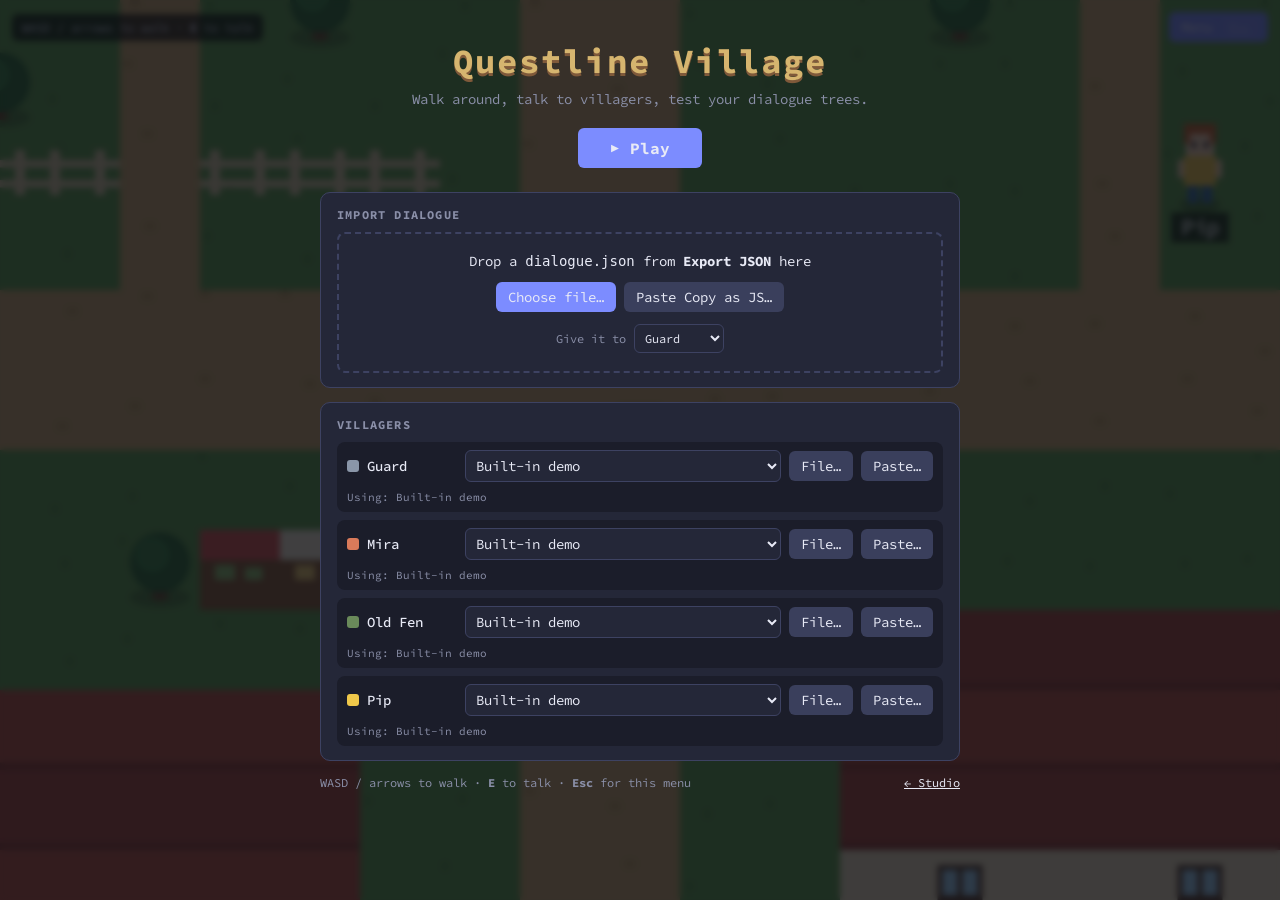
==== game/index.html @ b8b051c6 "Add Questline Village test game A self-contained top-down game in game/ for playtesting dialogue tre" ====
<!doctype html>
<html lang="en">
<head>
<meta charset="utf-8">
<meta name="viewport" content="width=device-width, initial-scale=1">
<title>Questline Village</title>
<link rel="preconnect" href="https://fonts.googleapis.com">
<link rel="preconnect" href="https://fonts.gstatic.com" crossorigin>
<link rel="stylesheet" href="https://fonts.googleapis.com/css2?family=Source+Code+Pro:wght@400;500;700&display=swap">
<style>
:root {
  --font:'Source Code Pro', ui-monospace, Menlo, Consolas, monospace;
  --bg:#1b1d2a; --panel:#242738; --border:#3d4262; --ghost:#3a3f5c; --field:#1b1d2a;
  --text:#e8eaf6; --muted:#8a8fa8; --accent:#7c8cff; --gold:#d6b56f; --bad:#ff6b81;
}
* { box-sizing:border-box; }
html, body { margin:0; height:100%; overflow:hidden; background:var(--bg); color:var(--text); font:14px var(--font); }
canvas { display:block; width:100vw; height:100vh; image-rendering:pixelated; }
button { font:inherit; color:var(--text); background:var(--accent); border:0; border-radius:6px; padding:6px 12px; cursor:pointer; }
button:hover { filter:brightness(1.12); }
button.ghost { background:var(--ghost); }
kbd { font:inherit; font-size:11px; padding:0 4px; border:1px solid #fff5; border-radius:3px; margin-left:4px; opacity:.8; }

#hud { position:fixed; top:12px; left:12px; right:12px; display:flex; gap:10px; align-items:center; pointer-events:none; }
#hud > * { pointer-events:auto; }
.hud-keys { background:#000a; padding:6px 10px; border-radius:6px; font-size:12px; color:#d8dbef; margin-right:auto; }

#toast { position:fixed; bottom:24px; left:50%; transform:translateX(-50%); background:#000c; padding:8px 14px; border-radius:6px; font-size:13px; }

#dlg { position:fixed; left:50%; bottom:20px; transform:translateX(-50%); width:min(720px, calc(100vw - 32px));
  background:#151724f2; border:2px solid var(--border); border-radius:10px; padding:14px 18px 10px; box-shadow:0 10px 40px #0009; }
.dlg-head { display:flex; justify-content:space-between; align-items:baseline; margin-bottom:6px; }
#dlgWho { color:var(--gold); font-weight:700; letter-spacing:.04em; }
#dlgNode { color:var(--muted); font-size:11px; }
#dlgText { margin:0 0 10px; line-height:1.55; min-height:2.6em; font-size:15px; white-space:pre-wrap; }
#dlgOpts { display:flex; flex-direction:column; gap:4px; }
.opt { text-align:left; background:transparent; border:1px solid transparent; padding:6px 10px; border-radius:6px; }
.opt:hover, .opt.sel { background:var(--ghost); border-color:var(--accent); filter:none; }
.opt .num { color:var(--muted); margin-right:8px; }
.opt.dead { color:var(--bad); }
.end { color:var(--muted); font-style:italic; padding:4px 10px; }
.warn { color:var(--bad); }
.dlg-hint { color:var(--muted); font-size:11px; text-align:right; margin-top:6px; }

#menu { position:fixed; inset:0; z-index:5; background:#0b0d16c4; backdrop-filter:blur(3px); overflow:auto; padding:40px 16px; display:flex; justify-content:center; align-items:flex-start; }
#menu[hidden] { display:none; }
.menu-box { width:min(640px, 100%); }
.menu-title { text-align:center; }
.menu-title h1 { margin:0; font-size:34px; color:var(--gold); letter-spacing:.06em; text-shadow:0 3px 0 #7f593a; }
.sub { color:var(--muted); margin:8px 0 0; }
.play { display:block; margin:20px auto 24px; font-size:16px; font-weight:700; padding:10px 32px; }
.card { background:var(--panel); border:1px solid var(--border); border-radius:10px; padding:14px 16px; margin-bottom:14px; }
.card h2 { margin:0 0 10px; font-size:12px; text-transform:uppercase; letter-spacing:.1em; color:var(--muted); }
.drop { border:2px dashed var(--border); border-radius:8px; padding:18px 12px; text-align:center; display:flex; flex-direction:column; gap:12px; align-items:center; }
.drop.over { border-color:var(--accent); background:#7c8cff14; }
.drop-actions { display:flex; gap:8px; flex-wrap:wrap; justify-content:center; }
.give { color:var(--muted); font-size:12px; display:flex; gap:8px; align-items:center; }
.menu-foot { display:flex; justify-content:space-between; gap:12px; flex-wrap:wrap; color:var(--muted); font-size:12px; }
.menu-foot a { color:var(--text); }
#toast { z-index:20; }
.modal { z-index:10; position:fixed; inset:0; background:#0009; display:flex; align-items:center; justify-content:center; padding:16px; }
.modal[hidden], #dlg[hidden], #toast[hidden] { display:none; }
.modal-box { background:var(--panel); border:1px solid var(--border); border-radius:10px; padding:18px 20px; width:min(620px, 100%); max-height:90vh; overflow:auto; }
.modal-box h2 { margin:0 0 10px; font-size:16px; display:flex; justify-content:space-between; align-items:center; }
.note { color:var(--muted); font-size:12px; line-height:1.5; }
code { color:var(--text); }
#npcList { list-style:none; margin:0; padding:0; display:flex; flex-direction:column; gap:8px; }
#npcList li { display:grid; grid-template-columns:110px 1fr auto auto; gap:8px; align-items:center; background:var(--field); padding:8px 10px; border-radius:8px; }
#npcList .who { display:flex; align-items:center; gap:8px; font-weight:500; }
#npcList .dot { width:12px; height:12px; border-radius:3px; flex:none; }
#npcList .info { grid-column:1 / -1; color:var(--muted); font-size:11px; }
#npcList .info.bad { color:var(--bad); }
select { font:inherit; color:var(--text); background:var(--panel); border:1px solid var(--border); border-radius:6px; padding:5px 6px; min-width:0; }
textarea { width:100%; height:240px; font:12px var(--font); color:var(--text); background:var(--field); border:1px solid var(--border); border-radius:6px; padding:8px; resize:vertical; }
.err { color:var(--bad); font-size:12px; min-height:1em; }
.actions { display:flex; justify-content:flex-end; gap:8px; }

@media (max-width:560px) {
  .hud-keys { display:none; }
  #hud { justify-content:flex-end; }
  #npcList li { grid-template-columns:1fr auto auto; }
  #npcList .who { grid-column:1 / -1; }
}
</style>
</head>
<body>
<canvas id="game"></canvas>

<div id="hud">
  <span class="hud-keys">WASD / arrows to walk · <b>E</b> to talk</span>
  <button id="menuBtn">Menu <kbd>Esc</kbd></button>
</div>

<div id="toast" hidden></div>

<div id="dlg" hidden>
  <div class="dlg-head"><span id="dlgWho"></span><span id="dlgNode" title="Node id in Questline"></span></div>
  <p id="dlgText"></p>
  <div id="dlgOpts"></div>
  <div class="dlg-hint" id="dlgHint"></div>
</div>

<div id="menu">
  <div class="menu-box">
    <div class="menu-title">
      <h1>Questline Village</h1>
      <p class="sub">Walk around, talk to villagers, test your dialogue trees.</p>
    </div>
    <button id="playBtn" class="play">▶ Play</button>

    <section class="card">
      <h2>Import dialogue</h2>
      <div class="drop" id="drop">
        <span>Drop a <code>dialogue.json</code> from <b>Export JSON</b> here</span>
        <div class="drop-actions">
          <button id="chooseFile">Choose file…</button>
          <button class="ghost" id="pasteBtn">Paste Copy as JS…</button>
        </div>
        <label class="give">Give it to <select id="importTarget"></select></label>
      </div>
    </section>

    <section class="card">
      <h2>Villagers</h2>
      <ul id="npcList"></ul>
    </section>

    <p class="menu-foot"><span>WASD / arrows to walk · <b>E</b> to talk · <b>Esc</b> for this menu</span><a href="../index.html">← Studio</a></p>
  </div>
</div>

<div id="pasteModal" class="modal" hidden>
  <div class="modal-box" role="dialog" aria-labelledby="pasteTitle">
    <h2 id="pasteTitle">Paste dialogue</h2>
    <textarea id="pasteText" spellcheck="false" placeholder='const dialogue = { "start": "n1", "nodes": { ... } };'></textarea>
    <p class="err" id="pasteErr"></p>
    <div class="actions"><button class="ghost" id="pasteCancel">Cancel</button><button id="pasteOk">Use this dialogue</button></div>
  </div>
</div>

<input type="file" id="importFile" accept=".json,application/json" hidden>
<script>
/* Questline Village: a tiny top-down test game for dialogue trees made in the studio.
   Kept as one self-contained file so it runs from a server, a double-click, or a file preview.
   Reads the studio's export format { start, nodes: { id: { speaker, text, choices: [{ text, next }] } } }
   and the studio's own saved format (choices use `to` instead of `next`). */
const $ = s => document.querySelector(s);
const STUDIO_KEY = 'npc-dialogue-studio-v1';        // autosave in js/state.js
const STUDIO_SAVES_KEY = 'npc-dialogue-studio-saves-v1'; // named saves in js/saves.js
const GAME_KEY = 'questline-game-v1';
const T = 32; // tile size in world pixels

/* ---------- Built-in demo dialogues (export format) ---------- */
const BUILTIN = {
  guard: { start: 'n1', nodes: {
    n1: { speaker: 'Guard', text: 'Halt! State your business in Eldoria.', choices: [{ text: 'I seek the king.', next: 'n2' }, { text: 'Just passing through.', next: 'n3' }] },
    n2: { speaker: 'Guard', text: 'The king sees no one today. Come back tomorrow.', choices: [] },
    n3: { speaker: 'Guard', text: 'Then move along, traveler. And keep your sword sheathed.', choices: [] },
  } },
  mira: { start: 'a', nodes: {
    a: { speaker: 'Mira', text: 'Fresh bread, dried herbs, slightly-used rope! What catches your eye?', choices: [{ text: 'What do you recommend?', next: 'b' }, { text: 'Heard any rumours?', next: 'c' }, { text: 'Nothing today.', next: null }] },
    b: { speaker: 'Mira', text: 'The honey loaf. Old Fen swears it\'s the only thing the river fish won\'t steal.', choices: [{ text: 'I\'ll take one.', next: 'd' }, { text: 'Back to the stall.', next: 'a' }] },
    c: { speaker: 'Mira', text: 'They say something glows under the bridge at night. Fen won\'t talk about it.', choices: [{ text: 'Interesting...', next: 'a' }] },
    d: { speaker: 'Mira', text: 'Pleasure doing business! Mind the crumbs.', choices: [] },
  } },
  fen: { start: 'f1', nodes: {
    f1: { speaker: 'Old Fen', text: '...Shh. You\'ll scare the fish.', choices: [{ text: 'Caught anything?', next: 'f2' }, { text: 'What glows under the bridge?', next: 'f3' }] },
    f2: { speaker: 'Old Fen', text: 'A boot, two sticks, and a deep sense of patience.', choices: [{ text: 'Good luck.', next: null }] },
    f3: { speaker: 'Old Fen', text: '*long stare* ...Who told you that? Mira? Of course it was Mira.', choices: [{ text: 'So it\'s true?', next: 'f4' }, { text: 'Never mind.', next: null }] },
    f4: { speaker: 'Old Fen', text: 'Come back when you\'ve got a better story of your own.', choices: [] },
  } },
  pip: { start: 'p1', nodes: {
    p1: { speaker: 'Pip', text: 'Wanna play tag? You\'re it! ...Wait, you can\'t run. That\'s no fun.', choices: [{ text: 'I can run!', next: 'p2' }, { text: 'Maybe later.', next: 'p3' }] },
    p2: { speaker: 'Pip', text: 'Prove it! Run around the whole village and come back!', choices: [] },
    p3: { speaker: 'Pip', text: 'Grown-ups always say that.', choices: [] },
  } },
};

/* ---------- Map ---------- */
const MW = 40, MH = 28;
const SOLID = new Set(['#', '~', 'R', 'H', 'D', 'F', 'S', 'W']);
const map = Array.from({ length: MH }, () => Array(MW).fill('.'));
const set = (x, y, c) => { if (x >= 0 && y >= 0 && x < MW && y < MH) map[y][x] = c; };
const rect = (x, y, w, h, c) => { for (let j = y; j < y + h; j++) for (let i = x; i < x + w; i++) set(i, j, c); };
const hash = (x, y) => { let h = x * 374761393 + y * 668265263; h = (h ^ (h >> 13)) * 1274126177; return ((h ^ (h >> 16)) >>> 0) / 4294967295; };

function house(x, y, w, h) {
  rect(x, y, w, h - 2, 'R');      // roof
  rect(x, y + h - 2, w, 2, 'H');  // walls
  set(x + 1, y + h - 2, 'W'); set(x + w - 2, y + h - 2, 'W'); // windows
  set(x + (w >> 1), y + h - 1, 'D'); // door
  return { door: [x + (w >> 1), y + h] };
}

(function buildMap() {
  rect(0, 0, MW, MH, '.');
  rect(28, 0, 3, MH, '~');                 // river
  rect(2, 13, 34, 2, '=');                 // main road
  rect(28, 13, 3, 2, 'B');                 // bridge
  rect(12, 4, 2, 21, '=');                 // north-south road
  for (const [hx, hy, w, h] of [[4, 4, 6, 5], [16, 3, 7, 6], [16, 17, 6, 5], [4, 18, 6, 5]]) {
    const { door } = house(hx, hy, w, h);
    for (let y = door[1]; y < 13; y++) set(door[0], y, '=');   // north houses: path up to the main road
    for (let y = door[1]; y > 14 && y <= 24; y++) set(door[0], y, '='); // south houses: path down to the lane
  }
  rect(4, 24, 17, 1, '=');                 // southern lane
  rect(8, 16, 3, 1, 'S');                  // market stall
  rect(2, 11, 9, 1, 'F'); set(7, 11, '='); // garden fence, gap at the path
  // scatter trees and flowers on open grass, keeping roads clear
  rect(34, 6, 3, 3, ',');                  // flower clearing in the forest
  for (let y = 0; y < MH; y++) for (let x = 0; x < MW; x++) {
    if (map[y][x] !== '.') continue;
    const edge = x < 1 || y < 1 || x >= MW - 1 || y >= MH - 1;
    const nearRoad = [[0, 1], [0, -1], [1, 0], [-1, 0]].some(([dx, dy]) => (map[y + dy] || [])[x + dx] === '=');
    const forest = x > 31 && !(x >= 34 && x <= 36 && y >= 6 && y <= 8);
    const r = hash(x, y);
    if (edge || (!nearRoad && r < (forest ? 0.32 : 0.05))) map[y][x] = '#';
    else if (r > 0.93) map[y][x] = ',';
  }
  // keep trees off the NPCs and the spots around them
  for (const [x, y] of [[26, 12], [11, 16], [27, 6], [20, 11]])
    for (let j = y - 1; j <= y + 1; j++) for (let i = x - 1; i <= x + 1; i++) if (map[j][i] === '#' || map[j][i] === ',') map[j][i] = '.';
})();

const solidAt = (px, py) => {
  const x = Math.floor(px / T), y = Math.floor(py / T);
  return x < 0 || y < 0 || x >= MW || y >= MH || SOLID.has(map[y][x]);
};

/* ---------- Characters ---------- */
const player = { x: 13 * T + 4, y: 15 * T, dir: 'down', step: 0, moving: false,
  look: { shirt: '#7c8cff', pants: '#3b3f63', hair: '#5a3a22', skin: '#f2c9a0' } };

const NPCS = [
  { id: 'guard', name: 'Guard', x: 26, y: 12, dir: 'right', look: { shirt: '#8a96a8', pants: '#4a5060', hair: '#9aa4b4', skin: '#e8b98f', helmet: true } },
  { id: 'mira',  name: 'Mira',  x: 11, y: 16, dir: 'down',    look: { shirt: '#d97a5a', pants: '#6b3c3c', hair: '#2b1b14', skin: '#c98d62' } },
  { id: 'fen',   name: 'Old Fen', x: 27, y: 6, dir: 'right', look: { shirt: '#6a8a5a', pants: '#4c4030', hair: '#dddddd', skin: '#e6b48c' } },
  { id: 'pip',   name: 'Pip',   x: 20, y: 11, dir: 'down',  look: { shirt: '#f0c84a', pants: '#3a6ea5', hair: '#c4622d', skin: '#f5d0ae' }, small: true },
].map(n => ({ ...n, x: n.x * T + 4, y: n.y * T + 8, homeDir: n.dir }));

const W_BOX = 24, H_BOX = 14; // collision box at the feet
function blocked(x, y, self) {
  const pts = [[x, y], [x + W_BOX, y], [x, y + H_BOX], [x + W_BOX, y + H_BOX]];
  if (pts.some(([px, py]) => solidAt(px, py + 10))) return true;
  return NPCS.some(n => n !== self && x < n.x + W_BOX && x + W_BOX > n.x && y < n.y + H_BOX && y + H_BOX > n.y);
}

/* ---------- Dialogue sources ---------- */
function readJSON(key, fallback) { try { return JSON.parse(localStorage.getItem(key)) ?? fallback; } catch (e) { return fallback; } }
let assign = readJSON(GAME_KEY, {});
function saveAssign() { try { localStorage.setItem(GAME_KEY, JSON.stringify(assign)); } catch (e) {} }
// If the studio's story is readable (same browser storage), the guard plays it by default; otherwise demo lines.
const sourceOf = npc => assign[npc.id]?.src || (npc.id === 'guard' && readJSON(STUDIO_KEY, null) ? 'current' : 'builtin');

/* Accept the export format, the studio's saved format, or "Copy as JS" text. */
function normalize(raw) {
  if (typeof raw === 'string') {
    const s = raw.trim().replace(/^(const|let|var)\s+\w+\s*=\s*/, '').replace(/;\s*$/, '');
    raw = JSON.parse(s);
  }
  if (!raw || typeof raw.nodes !== 'object') throw new Error('no "nodes" object found');
  const nodes = {};
  for (const [id, n] of Object.entries(raw.nodes))
    nodes[id] = { speaker: n.speaker || '', text: n.text || '',
      choices: (n.choices || []).map(c => ({ text: c.text || '', next: c.next ?? c.to ?? null })) };
  const start = raw.start in nodes ? raw.start : Object.keys(nodes)[0];
  if (!start) throw new Error('the story has no nodes');
  return { start, nodes };
}

/* Resolve an NPC's dialogue right when you talk, so studio edits show up without reloading. */
function dialogueFor(npc) {
  const src = sourceOf(npc);
  try {
    if (src === 'current') {
      const d = readJSON(STUDIO_KEY, null);
      if (d) return { tree: normalize(d), label: 'Current Questline story' };
      return { tree: BUILTIN[npc.id], label: 'Built-in (no studio story found yet)' };
    }
    if (src.startsWith('save:')) {
      const slot = readJSON(STUDIO_SAVES_KEY, []).find(s => s.name === src.slice(5));
      if (slot) return { tree: normalize(slot.data), label: `Save "${slot.name}"` };
      return { tree: BUILTIN[npc.id], label: `Save "${src.slice(5)}" is missing, using built-in` };
    }
    if (src === 'custom' && assign[npc.id]?.data) return { tree: normalize(assign[npc.id].data), label: assign[npc.id].name || 'Imported' };
  } catch (e) {
    return { tree: BUILTIN[npc.id], label: `Couldn't read dialogue (${e.message}), using built-in`, bad: true };
  }
  return { tree: BUILTIN[npc.id], label: 'Built-in demo' };
}

/* ---------- Dialogue box ---------- */
const dlg = $('#dlg'), dlgWho = $('#dlgWho'), dlgNode = $('#dlgNode'), dlgText = $('#dlgText'), dlgOpts = $('#dlgOpts'), dlgHint = $('#dlgHint');
let talk = null; // { npc, tree, id, typing, sel, ended }

function startTalk(npc) {
  const { tree } = dialogueFor(npc);
  // Face each other
  const dx = player.x - npc.x, dy = player.y - npc.y;
  npc.dir = Math.abs(dx) > Math.abs(dy) ? (dx > 0 ? 'right' : 'left') : (dy > 0 ? 'down' : 'up');
  talk = { npc, tree, id: null, typing: null, sel: 0, ended: false };
  dlg.hidden = false;
  show(tree.start);
}

function endTalk() {
  if (!talk) return;
  clearInterval(talk.typing?.timer);
  talk.npc.dir = talk.npc.homeDir;
  talk = null; dlg.hidden = true;
}

function show(id) {
  const n = talk.tree.nodes[id];
  talk.id = id; talk.sel = 0; talk.ended = false;
  dlgOpts.innerHTML = '';
  dlgNode.textContent = id ?? '';
  if (!n) {
    dlgWho.textContent = talk.npc.name;
    dlgText.innerHTML = `<span class="warn">(missing node "${esc(id)}" — a choice points somewhere that doesn't exist)</span>`;
    return finishNode([]);
  }
  dlgWho.textContent = n.speaker || talk.npc.name;
  typeOut(n.text || '…', () => finishNode(n.choices));
}

function typeOut(text, done) {
  let i = 0;
  dlgText.textContent = '';
  dlgHint.textContent = 'E / Space to skip';
  const timer = setInterval(() => {
    dlgText.textContent = text.slice(0, ++i);
    if (i >= text.length) talk.typing.finish();
  }, 1000 / 55);
  talk.typing = { timer, finish() { clearInterval(timer); talk.typing = null; dlgText.textContent = text; done(); } };
}

function finishNode(choices) {
  if (!choices.length) {
    talk.ended = true;
    dlgOpts.innerHTML = '<div class="end">— end of conversation —</div>';
    dlgHint.textContent = 'E / Space to close';
    return;
  }
  choices.forEach((c, i) => {
    const b = document.createElement('button');
    const dead = c.next && !talk.tree.nodes[c.next];
    b.className = 'opt' + (dead ? ' dead' : '');
    b.title = dead ? `Points to missing node "${c.next}"` : c.next ? `→ ${c.next}` : 'Ends the conversation';
    b.innerHTML = `<span class="num">${i + 1}.</span>${esc(c.text || '(empty reply)')}`;
    b.onclick = () => pick(i);
    b.onmouseenter = () => { talk.sel = i; highlight(); };
    dlgOpts.appendChild(b);
  });
  dlgHint.textContent = '↑↓ / 1–9 to choose · E to confirm · Esc to leave';
  highlight();
}

function highlight() { [...dlgOpts.querySelectorAll('.opt')].forEach((b, i) => b.classList.toggle('sel', i === talk.sel)); }

function pick(i) {
  const c = talk.tree.nodes[talk.id]?.choices[i];
  if (!c) return;
  if (c.next == null || c.next === '') endTalk(); else show(c.next);
}

function esc(s) { return String(s).replace(/&/g, '&amp;').replace(/</g, '&lt;').replace(/"/g, '&quot;'); }

dlg.addEventListener('click', e => { if (!e.target.closest('.opt')) talk?.typing?.finish(); });

let walkTarget = null;

/* ---------- Main menu ---------- */
const menu = $('#menu'), npcList = $('#npcList'), importFile = $('#importFile'), importTarget = $('#importTarget'), drop = $('#drop');
let importFor = [];   // villagers the next imported/pasted dialogue goes to
let started = false;

importTarget.innerHTML = NPCS.map(n => `<option value="${n.id}">${esc(n.name)}</option>`).join('') + '<option value="*">Everyone</option>';
const chosenTargets = () => importTarget.value === '*' ? NPCS : NPCS.filter(n => n.id === importTarget.value);

function renderMenu() {
  const saves = readJSON(STUDIO_SAVES_KEY, []);
  const hasCurrent = !!readJSON(STUDIO_KEY, null);
  npcList.innerHTML = '';
  for (const npc of NPCS) {
    const src = sourceOf(npc);
    const opts = [['builtin', 'Built-in demo'], ['current', 'Current Questline story' + (hasCurrent ? '' : ' (none found)')],
      ...saves.map(s => ['save:' + s.name, 'Save: ' + s.name])];
    if (assign[npc.id]?.data) opts.push(['custom', 'Imported: ' + (assign[npc.id].name || 'file')]);
    if (src.startsWith('save:') && !opts.some(o => o[0] === src)) opts.push([src, src.slice(5) + ' (missing)']);
    const { label, bad } = dialogueFor(npc);
    const li = document.createElement('li');
    li.innerHTML = `<span class="who"><span class="dot" style="background:${npc.look.shirt}"></span>${esc(npc.name)}</span>
      <select>${opts.map(([v, t]) => `<option value="${esc(v)}"${v === src ? ' selected' : ''}>${esc(t)}</option>`).join('')}</select>
      <button class="ghost" data-act="file">File…</button><button class="ghost" data-act="paste">Paste…</button>
      <span class="info${bad ? ' bad' : ''}">Using: ${esc(label)}</span>`;
    li.querySelector('select').onchange = e => { assign[npc.id] = { ...assign[npc.id], src: e.target.value }; saveAssign(); renderMenu(); };
    li.querySelector('[data-act=file]').onclick = () => { importFor = [npc]; importFile.click(); };
    li.querySelector('[data-act=paste]').onclick = () => openPaste([npc]);
    npcList.appendChild(li);
  }
}

function setCustom(npcs, data, name) {
  normalize(data); // throws if invalid
  for (const npc of npcs) assign[npc.id] = { src: 'custom', data, name };
  saveAssign(); renderMenu();
  toast(`${npcs.length === NPCS.length ? 'Everyone' : npcs.map(n => n.name).join(', ')} now ${npcs.length > 1 ? 'use' : 'uses'} ${name}`);
}

async function importFromFile(f, npcs) {
  if (!f) return;
  try { setCustom(npcs, JSON.parse(await f.text()), f.name); }
  catch (err) { toast(`Couldn't use ${f.name}: ${err.message}`); }
}
importFile.onchange = e => { const f = e.target.files[0]; e.target.value = ''; importFromFile(f, importFor); };
$('#chooseFile').onclick = () => { importFor = chosenTargets(); importFile.click(); };
$('#pasteBtn').onclick = () => openPaste(chosenTargets());

// Drag a file anywhere onto the menu
menu.addEventListener('dragover', e => { e.preventDefault(); drop.classList.add('over'); });
menu.addEventListener('dragleave', e => { if (!menu.contains(e.relatedTarget)) drop.classList.remove('over'); });
menu.addEventListener('drop', e => { e.preventDefault(); drop.classList.remove('over'); importFromFile(e.dataTransfer.files[0], chosenTargets()); });

const pasteModal = $('#pasteModal'), pasteText = $('#pasteText'), pasteErr = $('#pasteErr');
let pasteFor = [];
function openPaste(npcs) { pasteFor = npcs; pasteText.value = ''; pasteErr.textContent = ''; pasteModal.hidden = false; pasteText.focus(); }
$('#pasteCancel').onclick = () => { pasteModal.hidden = true; };
$('#pasteOk').onclick = () => {
  try { setCustom(pasteFor, normalize(pasteText.value), 'pasted dialogue'); pasteModal.hidden = true; }
  catch (err) { pasteErr.textContent = 'Not a valid dialogue: ' + err.message; }
};

function openMenu() { endTalk(); keys.clear(); walkTarget = null; renderMenu(); menu.hidden = false; }
function play() { started = true; $('#playBtn').textContent = '▶ Resume'; menu.hidden = true; }
$('#playBtn').onclick = play;
$('#menuBtn').onclick = openMenu;

let toastTimer;
function toast(msg) { const t = $('#toast'); t.textContent = msg; t.hidden = false; clearTimeout(toastTimer); toastTimer = setTimeout(() => t.hidden = true, 2600); }

/* ---------- Input ---------- */
const keys = new Set();
const anyModal = () => !menu.hidden || !pasteModal.hidden;
window.addEventListener('keydown', e => {
  if (!pasteModal.hidden) { if (e.key === 'Escape') pasteModal.hidden = true; return; }
  if (!menu.hidden) {
    if (e.key === 'Escape' && started) play();
    else if (e.key === 'Enter' && e.target === document.body) play();
    return;
  }
  const k = e.key.toLowerCase();
  if (talk) {
    const count = dlgOpts.querySelectorAll('.opt').length;
    if (['e', ' ', 'enter'].includes(k)) {
      e.preventDefault();
      if (talk.typing) talk.typing.finish();
      else if (talk.ended) endTalk();
      else if (count) pick(talk.sel);
    } else if (k === 'escape') endTalk();
    else if (k === 'tab') { e.preventDefault(); openMenu(); }
    else if ((k === 'arrowdown' || k === 's') && count) { talk.sel = (talk.sel + 1) % count; highlight(); e.preventDefault(); }
    else if ((k === 'arrowup' || k === 'w') && count) { talk.sel = (talk.sel + count - 1) % count; highlight(); e.preventDefault(); }
    else if (/^[1-9]$/.test(k) && !talk.typing && +k <= count) pick(+k - 1);
    return;
  }
  if (k === 'escape' || k === 'tab') { e.preventDefault(); openMenu(); return; }
  if (k === 'e' || k === ' ' || k === 'enter') { const n = nearbyNpc(); if (n) { e.preventDefault(); startTalk(n); } return; }
  if (k.startsWith('arrow') || 'wasd'.includes(k)) e.preventDefault();
  keys.add(k);
});
window.addEventListener('keyup', e => keys.delete(e.key.toLowerCase()));
window.addEventListener('blur', () => keys.clear());

// Click/tap an NPC next to you to talk; tap the ground to walk there.
const canvas = $('#game'), ctx = canvas.getContext('2d');
canvas.addEventListener('pointerdown', e => {
  if (talk) { talk.typing?.finish(); if (talk.ended) endTalk(); return; }
  const wx = e.clientX / scale + cam.x, wy = e.clientY / scale + cam.y;
  const hit = NPCS.find(n => wx > n.x - 4 && wx < n.x + W_BOX + 4 && wy > n.y - 26 && wy < n.y + H_BOX + 10);
  if (hit && hit === nearbyNpc()) return startTalk(hit);
  walkTarget = { x: wx - W_BOX / 2, y: wy - H_BOX / 2, npc: hit };
});

function nearbyNpc() {
  let best = null, bestD = 46;
  for (const n of NPCS) {
    const d = Math.hypot(n.x - player.x, n.y - player.y);
    if (d < bestD) { best = n; bestD = d; }
  }
  return best;
}

/* ---------- Update & render ---------- */
let scale = 2, cam = { x: 0, y: 0 };
function resize() {
  const dpr = window.devicePixelRatio || 1;
  canvas.width = innerWidth * dpr; canvas.height = innerHeight * dpr;
  scale = Math.max(1.5, Math.min(3, Math.min(innerWidth / (16 * T), innerHeight / (11 * T))));
  ctx.setTransform(dpr, 0, 0, dpr, 0, 0);
}
addEventListener('resize', resize); resize();

const SPEED = 130; // px per second
function update(dt) {
  let dx = 0, dy = 0;
  if (!talk && !anyModal()) {
    if (keys.has('arrowleft') || keys.has('a')) dx -= 1;
    if (keys.has('arrowright') || keys.has('d')) dx += 1;
    if (keys.has('arrowup') || keys.has('w')) dy -= 1;
    if (keys.has('arrowdown') || keys.has('s')) dy += 1;
    if (dx || dy) walkTarget = null;
    else if (walkTarget) {
      const tx = walkTarget.x - player.x, ty = walkTarget.y - player.y, d = Math.hypot(tx, ty);
      if (walkTarget.npc && walkTarget.npc === nearbyNpc()) { const n = walkTarget.npc; walkTarget = null; startTalk(n); }
      else if (d < 3) walkTarget = null;
      else { dx = tx / d; dy = ty / d; }
    }
  }
  player.moving = !!(dx || dy);
  if (player.moving) {
    const len = Math.hypot(dx, dy), sx = dx / len * SPEED * dt, sy = dy / len * SPEED * dt;
    const bx = player.x, by = player.y;
    if (!blocked(player.x + sx, player.y, player)) player.x += sx;
    if (!blocked(player.x, player.y + sy, player)) player.y += sy;
    if (walkTarget && player.x === bx && player.y === by) walkTarget = null; // stuck: give up
    player.dir = Math.abs(dx) > Math.abs(dy) ? (dx > 0 ? 'right' : 'left') : (dy > 0 ? 'down' : 'up');
    player.step += dt * 10;
  } else player.step = 0;

  const vw = innerWidth / scale, vh = innerHeight / scale;
  cam.x = Math.max(0, Math.min(MW * T - vw, player.x + W_BOX / 2 - vw / 2));
  cam.y = Math.max(0, Math.min(MH * T - vh, player.y - vh / 2));
  if (MW * T < vw) cam.x = (MW * T - vw) / 2;
  if (MH * T < vh) cam.y = (MH * T - vh) / 2;
}

function drawTile(c, x, y, t) {
  const px = x * T, py = y * T, r = hash(x, y);
  const grass = () => { ctx.fillStyle = r < 0.5 ? '#5d9a4a' : '#61a04e'; ctx.fillRect(px, py, T, T);
    ctx.fillStyle = '#4f8a3e'; ctx.fillRect(px + (r * 23 | 0), py + (r * 97 % 27 | 0), 2, 3); };
  switch (c) {
    case '.': grass(); break;
    case ',': grass();
      ctx.fillStyle = r > 0.965 ? '#f4e36b' : '#f28fb0';
      ctx.fillRect(px + 8, py + 10, 4, 4); ctx.fillRect(px + 20, py + 18, 4, 4); ctx.fillRect(px + 13, py + 22, 3, 3); break;
    case '=': ctx.fillStyle = '#c9a66b'; ctx.fillRect(px, py, T, T);
      ctx.fillStyle = '#b8955c'; ctx.fillRect(px + (r * 25 | 0), py + (r * 71 % 25 | 0), 4, 3); break;
    case '~': {
      ctx.fillStyle = '#3d7fc4'; ctx.fillRect(px, py, T, T);
      ctx.fillStyle = '#6aa6e0';
      const o = Math.sin(t * 2 + x + y * 0.7) * 4;
      ctx.fillRect(px + 6 + o, py + 8, 10, 2); ctx.fillRect(px + 16 - o, py + 22, 8, 2); break; }
    case 'B': ctx.fillStyle = '#3d7fc4'; ctx.fillRect(px, py, T, T);
      ctx.fillStyle = '#9b6b3e'; ctx.fillRect(px, py, T, T);
      ctx.fillStyle = '#7d5230'; for (let i = 0; i < T; i += 8) ctx.fillRect(px + i, py, 1, T);
      if (map[y - 1]?.[x] !== 'B') { ctx.fillStyle = '#5b3a20'; ctx.fillRect(px, py, T, 4); }
      if (map[y + 1]?.[x] !== 'B') { ctx.fillStyle = '#5b3a20'; ctx.fillRect(px, py + T - 4, T, 4); } break;
    case '#': grass();
      ctx.fillStyle = '#00000030'; ctx.beginPath(); ctx.ellipse(px + 16, py + 27, 12, 4, 0, 0, 7); ctx.fill();
      ctx.fillStyle = '#6b4a2b'; ctx.fillRect(px + 13, py + 18, 6, 10);
      ctx.fillStyle = '#2f6b34'; ctx.beginPath(); ctx.arc(px + 16, py + 13, 12, 0, 7); ctx.fill();
      ctx.fillStyle = '#3c8442'; ctx.beginPath(); ctx.arc(px + 13, py + 10, 7, 0, 7); ctx.fill(); break;
    case 'R': ctx.fillStyle = (y % 2) ? '#a8463a' : '#b8503f'; ctx.fillRect(px, py, T, T);
      ctx.fillStyle = '#8e3a30'; ctx.fillRect(px, py + T - 3, T, 3); break;
    case 'H': case 'W': case 'D':
      ctx.fillStyle = '#e8d8b8'; ctx.fillRect(px, py, T, T);
      ctx.fillStyle = '#cbb894'; ctx.fillRect(px, py + T - 2, T, 2);
      if (c === 'W') { ctx.fillStyle = '#5a4030'; ctx.fillRect(px + 7, py + 6, 18, 14); ctx.fillStyle = '#9fd0f0'; ctx.fillRect(px + 9, py + 8, 14, 10); ctx.fillStyle = '#5a4030'; ctx.fillRect(px + 15, py + 8, 2, 10); }
      if (c === 'D') { ctx.fillStyle = '#6b4226'; ctx.fillRect(px + 8, py + 4, 16, T - 4); ctx.fillStyle = '#e0b84a'; ctx.fillRect(px + 20, py + 18, 2, 2); }
      break;
    case 'F': grass(); ctx.fillStyle = '#d8c7a0';
      ctx.fillRect(px, py + 12, T, 3); ctx.fillRect(px, py + 20, T, 3); ctx.fillRect(px + 4, py + 8, 4, 18); ctx.fillRect(px + 22, py + 8, 4, 18); break;
    case 'S': ctx.fillStyle = '#c9a66b'; ctx.fillRect(px, py, T, T);
      ctx.fillStyle = '#8a5a34'; ctx.fillRect(px, py + 12, T, 20);
      ctx.fillStyle = x % 2 ? '#f0e6d0' : '#d9534f'; ctx.fillRect(px, py, T, 12);
      ctx.fillStyle = ['#e9c46a', '#e76f51', '#90be6d'][x % 3]; ctx.fillRect(px + 6, py + 14, 8, 6); ctx.fillRect(px + 18, py + 15, 7, 5); break;
  }
}

function drawChar(ch, t) {
  const L = ch.look, s = ch.small ? 0.8 : 1;
  const cx = ch.x + W_BOX / 2, feet = ch.y + H_BOX + 8;
  const bob = ch.moving ? Math.abs(Math.sin(ch.step)) * 2 : Math.sin(t * 2 + ch.x) * 0.6;
  ctx.save(); ctx.translate(cx, feet); ctx.scale(s, s);
  ctx.fillStyle = '#00000038'; ctx.beginPath(); ctx.ellipse(0, 0, 10, 4, 0, 0, 7); ctx.fill();
  const leg = ch.moving ? Math.sin(ch.step) * 3 : 0;
  ctx.fillStyle = L.pants; ctx.fillRect(-6, -10 + leg * 0.3, 5, 9 - leg); ctx.fillRect(1, -10 - leg * 0.3, 5, 9 + leg);
  ctx.translate(0, -bob);
  ctx.fillStyle = L.shirt; ctx.fillRect(-8, -24, 16, 15);
  ctx.fillStyle = L.skin;  ctx.fillRect(-11, -22, 3, 9); ctx.fillRect(8, -22, 3, 9); // arms
  ctx.fillRect(-7, -38, 14, 14); // head
  ctx.fillStyle = L.helmet ? '#b8c0cc' : L.hair;
  if (ch.dir === 'up') ctx.fillRect(-8, -40, 16, 14);
  else { ctx.fillRect(-8, -40, 16, 5); if (ch.dir !== 'right') ctx.fillRect(-8, -36, 3, 6); if (ch.dir !== 'left') ctx.fillRect(5, -36, 3, 6); }
  if (L.helmet) { ctx.fillStyle = '#d6b56f'; ctx.fillRect(-1, -44, 2, 5); }
  ctx.fillStyle = '#1b1d2a';
  if (ch.dir === 'down') { ctx.fillRect(-4, -31, 2, 3); ctx.fillRect(2, -31, 2, 3); }
  if (ch.dir === 'left') ctx.fillRect(-5, -31, 2, 3);
  if (ch.dir === 'right') ctx.fillRect(3, -31, 2, 3);
  ctx.restore();
}

function drawBubble(npc, t) {
  const x = npc.x + W_BOX / 2, y = npc.y - 40 + Math.sin(t * 4) * 2;
  ctx.fillStyle = '#fff'; ctx.strokeStyle = '#1b1d2a'; ctx.lineWidth = 1.5;
  ctx.beginPath(); ctx.roundRect(x - 9, y - 18, 18, 16, 4); ctx.fill(); ctx.stroke();
  ctx.beginPath(); ctx.moveTo(x - 3, y - 2.5); ctx.lineTo(x, y + 3); ctx.lineTo(x + 3, y - 2.5); ctx.fill();
  ctx.fillStyle = '#1b1d2a'; ctx.font = 'bold 11px "Source Code Pro", monospace'; ctx.textAlign = 'center'; ctx.fillText('E', x, y - 6);
}

function drawName(npc) {
  ctx.font = '500 9px "Source Code Pro", monospace'; ctx.textAlign = 'center';
  const x = npc.x + W_BOX / 2, y = npc.y + H_BOX + 20, w = ctx.measureText(npc.name).width + 8;
  ctx.fillStyle = '#000000a0'; ctx.fillRect(x - w / 2, y - 9, w, 12);
  ctx.fillStyle = '#fff'; ctx.fillText(npc.name, x, y);
}

function render(t) {
  ctx.fillStyle = '#1b1d2a'; ctx.fillRect(0, 0, innerWidth, innerHeight);
  ctx.save(); ctx.scale(scale, scale); ctx.translate(-Math.round(cam.x * scale) / scale, -Math.round(cam.y * scale) / scale);
  const x0 = Math.max(0, Math.floor(cam.x / T)), y0 = Math.max(0, Math.floor(cam.y / T));
  const x1 = Math.min(MW, Math.ceil((cam.x + innerWidth / scale) / T) + 1), y1 = Math.min(MH, Math.ceil((cam.y + innerHeight / scale) / T) + 1);
  for (let y = y0; y < y1; y++) for (let x = x0; x < x1; x++) drawTile(map[y][x], x, y, t);
  if (walkTarget) { ctx.strokeStyle = '#ffffff90'; ctx.lineWidth = 1.5; ctx.beginPath(); ctx.ellipse(walkTarget.x + W_BOX / 2, walkTarget.y + H_BOX + 8, 6, 3, 0, 0, 7); ctx.stroke(); }
  [...NPCS, player].sort((a, b) => a.y - b.y).forEach(c => drawChar(c, t));
  NPCS.forEach(drawName);
  const near = !talk && nearbyNpc();
  if (near) drawBubble(near, t);
  ctx.restore();
}

let last = performance.now();
function frame(now) {
  const dt = Math.min(0.05, (now - last) / 1000); last = now;
  update(dt); render(now / 1000);
  requestAnimationFrame(frame);
}
renderMenu(); // the game opens on the main menu
requestAnimationFrame(frame);
</script>
</body>
</html>
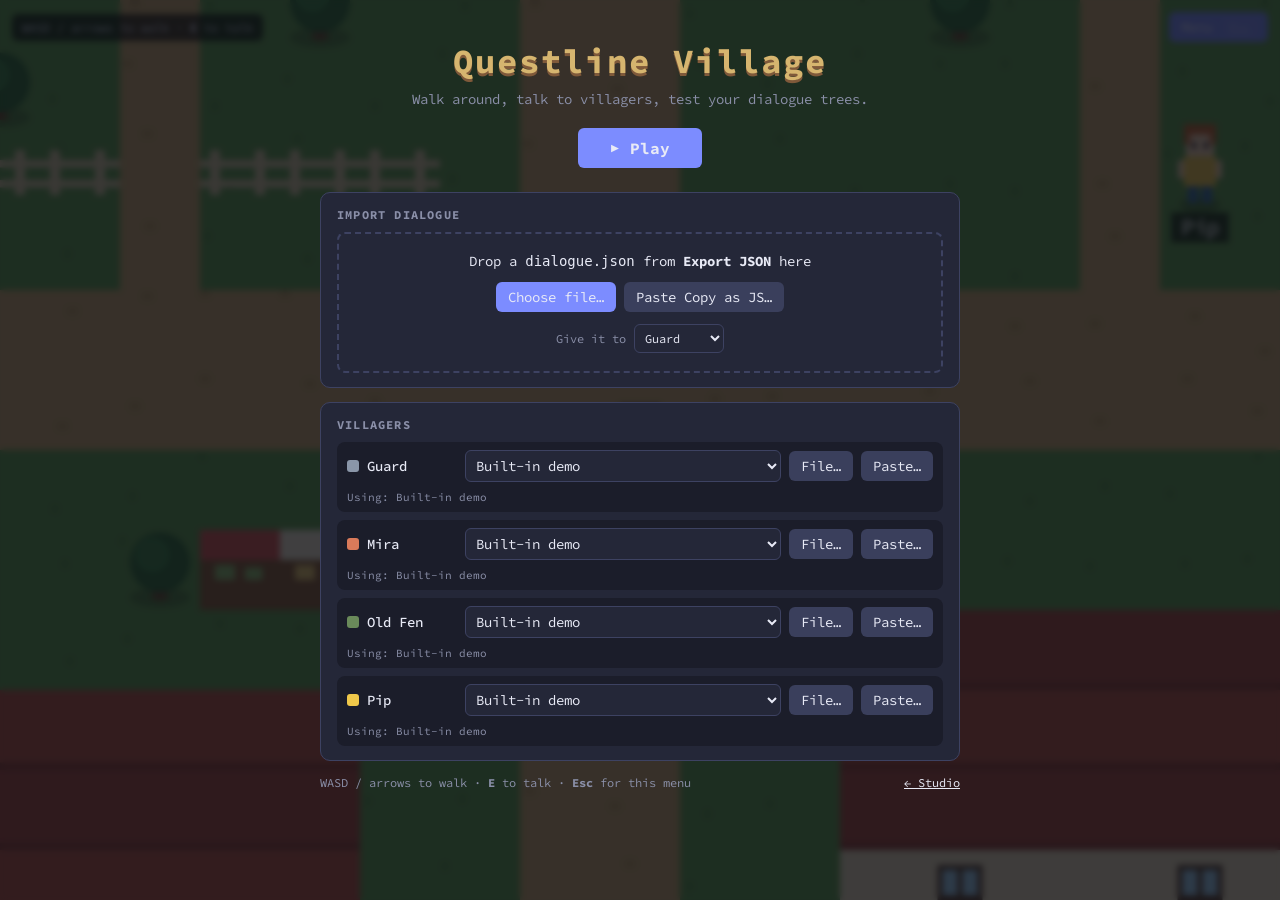
==== commit 46863833: "Show clear feedback when importing dialogue in the game Replace the brief toast with a status line i" ====
--- a/game/index.html
+++ b/game/index.html
@@ -11,7 +11,7 @@
 :root {
   --font:'Source Code Pro', ui-monospace, Menlo, Consolas, monospace;
   --bg:#1b1d2a; --panel:#242738; --border:#3d4262; --ghost:#3a3f5c; --field:#1b1d2a;
-  --text:#e8eaf6; --muted:#8a8fa8; --accent:#7c8cff; --gold:#d6b56f; --bad:#ff6b81;
+  --text:#e8eaf6; --muted:#8a8fa8; --accent:#7c8cff; --gold:#d6b56f; --bad:#ff6b81; --good:#5fd38d; --warn:#f0b35a;
 }
 * { box-sizing:border-box; }
 html, body { margin:0; height:100%; overflow:hidden; background:var(--bg); color:var(--text); font:14px var(--font); }
@@ -25,7 +25,6 @@
 #hud > * { pointer-events:auto; }
 .hud-keys { background:#000a; padding:6px 10px; border-radius:6px; font-size:12px; color:#d8dbef; margin-right:auto; }
 
-#toast { position:fixed; bottom:24px; left:50%; transform:translateX(-50%); background:#000c; padding:8px 14px; border-radius:6px; font-size:13px; }
 
 #dlg { position:fixed; left:50%; bottom:20px; transform:translateX(-50%); width:min(720px, calc(100vw - 32px));
   background:#151724f2; border:2px solid var(--border); border-radius:10px; padding:14px 18px 10px; box-shadow:0 10px 40px #0009; }
@@ -53,13 +52,22 @@
 .card h2 { margin:0 0 10px; font-size:12px; text-transform:uppercase; letter-spacing:.1em; color:var(--muted); }
 .drop { border:2px dashed var(--border); border-radius:8px; padding:18px 12px; text-align:center; display:flex; flex-direction:column; gap:12px; align-items:center; }
 .drop.over { border-color:var(--accent); background:#7c8cff14; }
+.drop { transition:border-color .3s, background .3s; }
+.drop.ok { border-color:var(--good); background:#5fd38d14; }
+.drop.bad { border-color:var(--bad); background:#ff6b8114; }
+.import-status { margin:0; font-size:13px; line-height:1.5; }
+.import-status:empty { display:none; }
+.import-status.ok { color:var(--good); }
+.import-status.bad { color:var(--bad); }
+.import-status .warn-line { display:block; color:var(--warn); font-size:12px; }
+@keyframes flash { from { box-shadow:0 0 0 2px var(--good); background:#5fd38d22; } to { box-shadow:0 0 0 2px transparent; } }
+#npcList li.flash { animation:flash 1.8s ease-out; }
 .drop-actions { display:flex; gap:8px; flex-wrap:wrap; justify-content:center; }
 .give { color:var(--muted); font-size:12px; display:flex; gap:8px; align-items:center; }
 .menu-foot { display:flex; justify-content:space-between; gap:12px; flex-wrap:wrap; color:var(--muted); font-size:12px; }
 .menu-foot a { color:var(--text); }
-#toast { z-index:20; }
 .modal { z-index:10; position:fixed; inset:0; background:#0009; display:flex; align-items:center; justify-content:center; padding:16px; }
-.modal[hidden], #dlg[hidden], #toast[hidden] { display:none; }
+.modal[hidden], #dlg[hidden] { display:none; }
 .modal-box { background:var(--panel); border:1px solid var(--border); border-radius:10px; padding:18px 20px; width:min(620px, 100%); max-height:90vh; overflow:auto; }
 .modal-box h2 { margin:0 0 10px; font-size:16px; display:flex; justify-content:space-between; align-items:center; }
 .note { color:var(--muted); font-size:12px; line-height:1.5; }
@@ -91,7 +99,6 @@
   <button id="menuBtn">Menu <kbd>Esc</kbd></button>
 </div>
 
-<div id="toast" hidden></div>
 
 <div id="dlg" hidden>
   <div class="dlg-head"><span id="dlgWho"></span><span id="dlgNode" title="Node id in Questline"></span></div>
@@ -117,6 +124,7 @@
           <button class="ghost" id="pasteBtn">Paste Copy as JS…</button>
         </div>
         <label class="give">Give it to <select id="importTarget"></select></label>
+        <p class="import-status" id="importStatus" role="status" aria-live="polite"></p>
       </div>
     </section>
 
@@ -390,6 +398,7 @@
     if (src.startsWith('save:') && !opts.some(o => o[0] === src)) opts.push([src, src.slice(5) + ' (missing)']);
     const { label, bad } = dialogueFor(npc);
     const li = document.createElement('li');
+    li.dataset.id = npc.id;
     li.innerHTML = `<span class="who"><span class="dot" style="background:${npc.look.shirt}"></span>${esc(npc.name)}</span>
       <select>${opts.map(([v, t]) => `<option value="${esc(v)}"${v === src ? ' selected' : ''}>${esc(t)}</option>`).join('')}</select>
       <button class="ghost" data-act="file">File…</button><button class="ghost" data-act="paste">Paste…</button>
@@ -401,17 +410,30 @@
   }
 }
 
+/* Feedback for imports: a status line in the import box, plus a flash on the villagers that changed. */
+const importStatus = $('#importStatus');
+function showImport(ok, html) {
+  importStatus.className = 'import-status ' + (ok ? 'ok' : 'bad');
+  importStatus.innerHTML = html;
+  drop.classList.remove('ok', 'bad'); void drop.offsetWidth; drop.classList.add(ok ? 'ok' : 'bad');
+}
+
 function setCustom(npcs, data, name) {
-  normalize(data); // throws if invalid
+  const tree = normalize(data); // throws if invalid
   for (const npc of npcs) assign[npc.id] = { src: 'custom', data, name };
   saveAssign(); renderMenu();
-  toast(`${npcs.length === NPCS.length ? 'Everyone' : npcs.map(n => n.name).join(', ')} now ${npcs.length > 1 ? 'use' : 'uses'} ${name}`);
+  for (const npc of npcs) npcList.querySelector(`[data-id="${npc.id}"]`)?.classList.add('flash');
+  const count = Object.keys(tree.nodes).length;
+  const broken = Object.values(tree.nodes).flatMap(n => n.choices).filter(c => c.next && !tree.nodes[c.next]).length;
+  const who = npcs.length === NPCS.length ? 'everyone' : npcs.map(n => n.name).join(', ');
+  showImport(true, `✓ Imported <b>${esc(name)}</b> → ${esc(who)} · ${count} node${count === 1 ? '' : 's'}, starts at "${esc(tree.start)}"` +
+    (broken ? `<span class="warn-line">⚠ ${broken} choice${broken === 1 ? ' points' : 's point'} to a missing node</span>` : ''));
 }
 
 async function importFromFile(f, npcs) {
   if (!f) return;
   try { setCustom(npcs, JSON.parse(await f.text()), f.name); }
-  catch (err) { toast(`Couldn't use ${f.name}: ${err.message}`); }
+  catch (err) { showImport(false, `✕ Couldn't import <b>${esc(f.name)}</b>: ${esc(err.message)}`); }
 }
 importFile.onchange = e => { const f = e.target.files[0]; e.target.value = ''; importFromFile(f, importFor); };
 $('#chooseFile').onclick = () => { importFor = chosenTargets(); importFile.click(); };
@@ -436,8 +458,6 @@
 $('#playBtn').onclick = play;
 $('#menuBtn').onclick = openMenu;
 
-let toastTimer;
-function toast(msg) { const t = $('#toast'); t.textContent = msg; t.hidden = false; clearTimeout(toastTimer); toastTimer = setTimeout(() => t.hidden = true, 2600); }
 
 /* ---------- Input ---------- */
 const keys = new Set();
